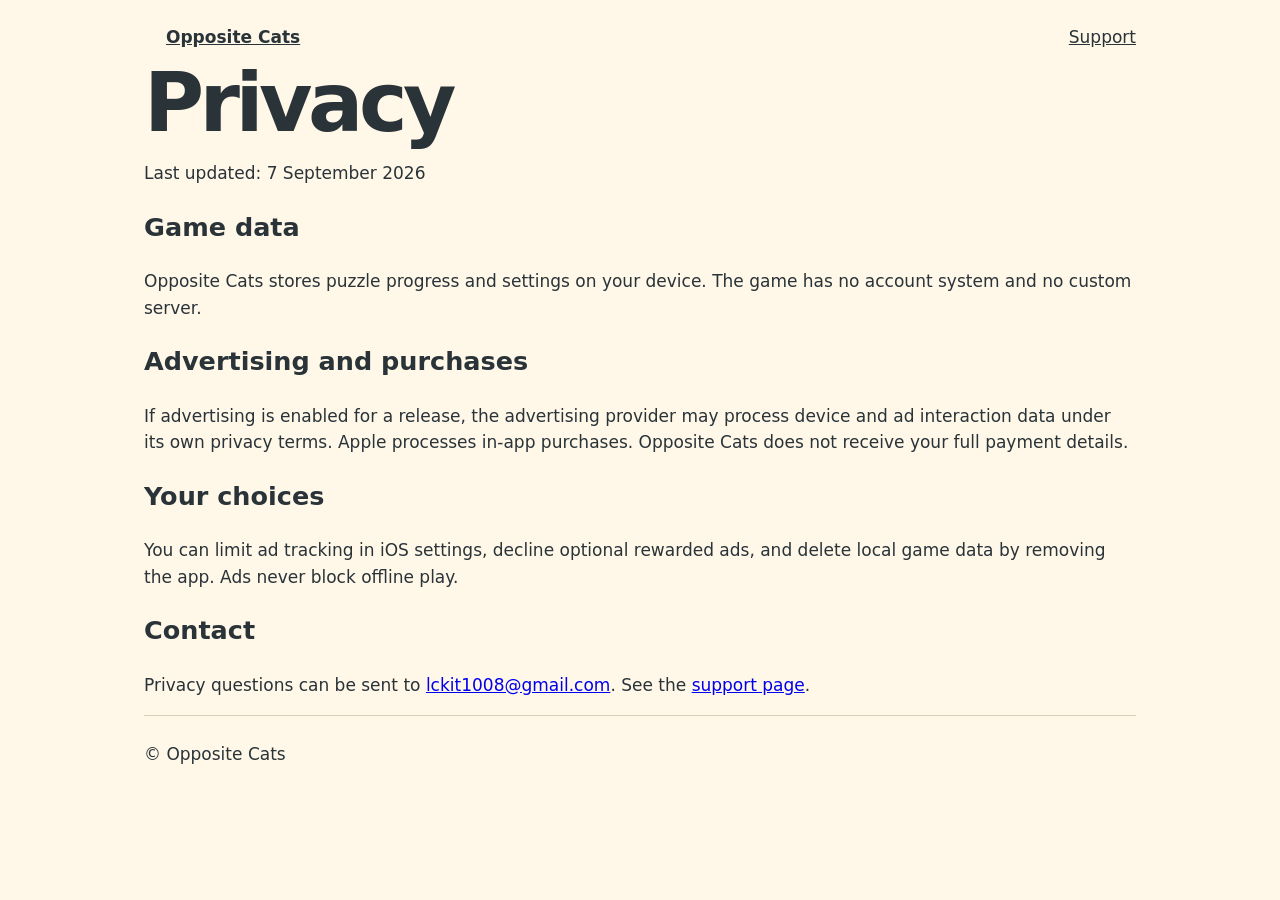
==== privacy.html @ fc0e81f7 "Publish Opposite Cats website" ====
<!doctype html><html lang="en"><head><meta charset="utf-8"><meta name="viewport" content="width=device-width,initial-scale=1"><title>Privacy — Opposite Cats</title><link rel="stylesheet" href="styles.css"></head><body><main><nav><strong><a href="index.html">Opposite Cats</a></strong><a href="support.html">Support</a></nav><article class="legal"><h1>Privacy</h1><p>Last updated: 7 September 2026</p><h2>Game data</h2><p>Opposite Cats stores puzzle progress and settings on your device. The game has no account system and no custom server.</p><h2>Advertising and purchases</h2><p>If advertising is enabled for a release, the advertising provider may process device and ad interaction data under its own privacy terms. Apple processes in-app purchases. Opposite Cats does not receive your full payment details.</p><h2>Your choices</h2><p>You can limit ad tracking in iOS settings, decline optional rewarded ads, and delete local game data by removing the app. Ads never block offline play.</p><h2>Contact</h2><p>Privacy questions can be sent to <a href="mailto:lckit1008@gmail.com">lckit1008@gmail.com</a>. See the <a href="support.html">support page</a>.</p></article><footer><span>© Opposite Cats</span></footer></main></body></html>
---- styles.css ----
:root{--cream:#fff7e8;--ink:#293338;--coral:#f47766;--teal:#35a9a0;--paper:#fffdf8;--muted:#705f53}*{box-sizing:border-box}body{margin:0;background:var(--cream);color:var(--ink);font:17px/1.55 system-ui,-apple-system,sans-serif}main{max-width:1040px;margin:auto;padding:24px}nav,footer{display:flex;justify-content:space-between;align-items:center}nav a{color:inherit;margin-left:22px}.hero{min-height:590px;display:grid;grid-template-columns:1.15fr .85fr;gap:64px;align-items:center}h1{font-size:clamp(48px,7vw,82px);line-height:.98;letter-spacing:-.055em;margin:.15em 0}.eyebrow{font-weight:800;color:var(--teal);letter-spacing:.12em}.lede{font-size:21px;max-width:590px}.zh{font-size:18px;color:var(--muted);max-width:590px}.badges{display:flex;gap:9px;flex-wrap:wrap}.badges span{background:var(--paper);border:2px solid #eadfce;border-radius:999px;padding:7px 13px}.coming{display:inline-block;margin-top:22px;background:var(--teal);color:white;border-radius:16px;padding:11px 17px;font-weight:800}.icon{margin:0;text-align:center}.icon img{display:block;width:100%;aspect-ratio:1;object-fit:cover;border-radius:28%;border:4px solid var(--ink);box-shadow:12px 14px 0 #f1d9b7}.icon figcaption{margin-top:18px;font-weight:800}.cards{display:grid;grid-template-columns:repeat(3,1fr);gap:18px;margin:30px 0 70px}.cards article{background:var(--paper);padding:24px;border-radius:22px}.cards h2{margin-top:0}.cards article p:last-child{color:var(--muted)}footer{border-top:1px solid #dacdbb;padding:25px 0}@media(max-width:760px){.hero{grid-template-columns:1fr;gap:36px;padding:55px 0}.icon{max-width:430px}.cards{grid-template-columns:1fr}nav span{display:flex;flex-direction:column;align-items:end}.hero h1{font-size:54px}}
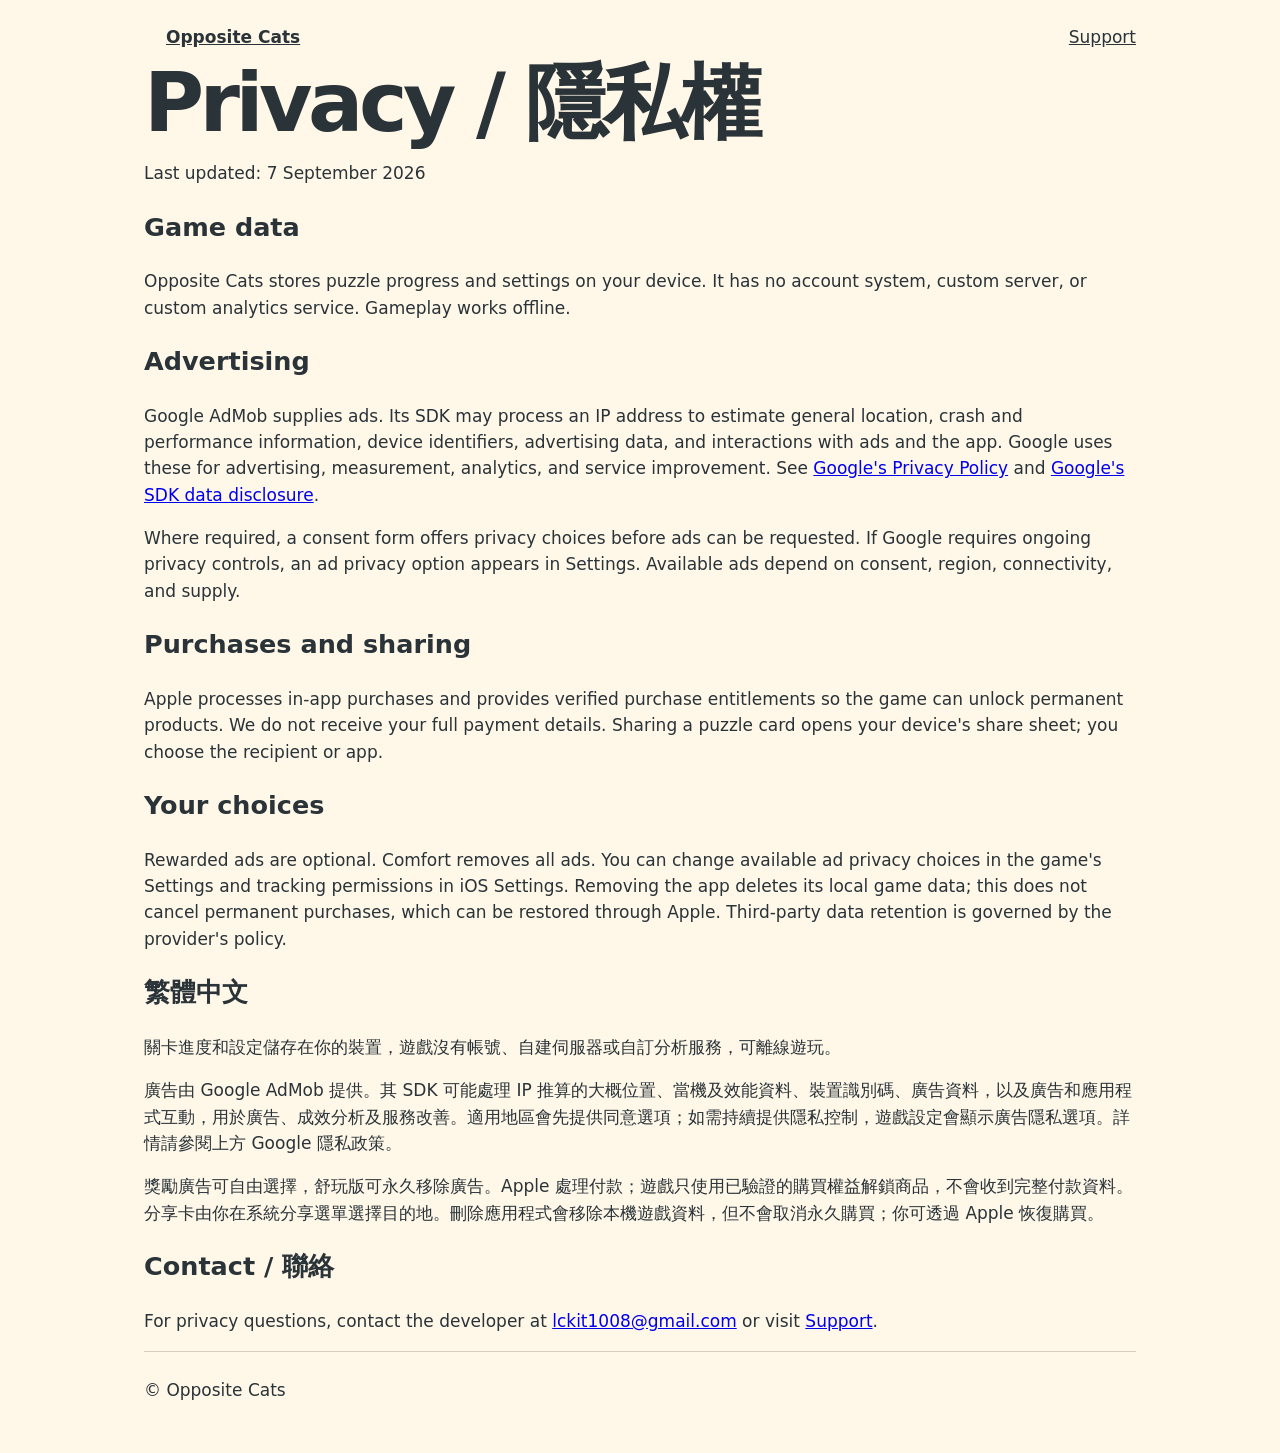
==== commit 5d8674f0: "Clarify AdMob privacy practices and Traditional Chinese disclosure" ====
--- a/privacy.html
+++ b/privacy.html
@@ -1 +1,12 @@
-<!doctype html><html lang="en"><head><meta charset="utf-8"><meta name="viewport" content="width=device-width,initial-scale=1"><title>Privacy — Opposite Cats</title><link rel="stylesheet" href="styles.css"></head><body><main><nav><strong><a href="index.html">Opposite Cats</a></strong><a href="support.html">Support</a></nav><article class="legal"><h1>Privacy</h1><p>Last updated: 7 September 2026</p><h2>Game data</h2><p>Opposite Cats stores puzzle progress and settings on your device. The game has no account system and no custom server.</p><h2>Advertising and purchases</h2><p>If advertising is enabled for a release, the advertising provider may process device and ad interaction data under its own privacy terms. Apple processes in-app purchases. Opposite Cats does not receive your full payment details.</p><h2>Your choices</h2><p>You can limit ad tracking in iOS settings, decline optional rewarded ads, and delete local game data by removing the app. Ads never block offline play.</p><h2>Contact</h2><p>Privacy questions can be sent to <a href="mailto:lckit1008@gmail.com">lckit1008@gmail.com</a>. See the <a href="support.html">support page</a>.</p></article><footer><span>© Opposite Cats</span></footer></main></body></html>
+<!doctype html>
+<html lang="en"><head><meta charset="utf-8"><meta name="viewport" content="width=device-width,initial-scale=1"><title>Privacy — Opposite Cats</title><link rel="stylesheet" href="styles.css"></head>
+<body><main><nav><strong><a href="index.html">Opposite Cats</a></strong><a href="support.html">Support</a></nav><article class="legal">
+<h1>Privacy / 隱私權</h1><p>Last updated: 7 September 2026</p>
+<h2>Game data</h2><p>Opposite Cats stores puzzle progress and settings on your device. It has no account system, custom server, or custom analytics service. Gameplay works offline.</p>
+<h2>Advertising</h2><p>Google AdMob supplies ads. Its SDK may process an IP address to estimate general location, crash and performance information, device identifiers, advertising data, and interactions with ads and the app. Google uses these for advertising, measurement, analytics, and service improvement. See <a href="https://policies.google.com/privacy">Google's Privacy Policy</a> and <a href="https://developers.google.com/admob/ios/privacy/data-disclosure">Google's SDK data disclosure</a>.</p>
+<p>Where required, a consent form offers privacy choices before ads can be requested. If Google requires ongoing privacy controls, an ad privacy option appears in Settings. Available ads depend on consent, region, connectivity, and supply.</p>
+<h2>Purchases and sharing</h2><p>Apple processes in-app purchases and provides verified purchase entitlements so the game can unlock permanent products. We do not receive your full payment details. Sharing a puzzle card opens your device's share sheet; you choose the recipient or app.</p>
+<h2>Your choices</h2><p>Rewarded ads are optional. Comfort removes all ads. You can change available ad privacy choices in the game's Settings and tracking permissions in iOS Settings. Removing the app deletes its local game data; this does not cancel permanent purchases, which can be restored through Apple. Third-party data retention is governed by the provider's policy.</p>
+<section lang="zh-Hant"><h2>繁體中文</h2><p>關卡進度和設定儲存在你的裝置，遊戲沒有帳號、自建伺服器或自訂分析服務，可離線遊玩。</p><p>廣告由 Google AdMob 提供。其 SDK 可能處理 IP 推算的大概位置、當機及效能資料、裝置識別碼、廣告資料，以及廣告和應用程式互動，用於廣告、成效分析及服務改善。適用地區會先提供同意選項；如需持續提供隱私控制，遊戲設定會顯示廣告隱私選項。詳情請參閱上方 Google 隱私政策。</p><p>獎勵廣告可自由選擇，舒玩版可永久移除廣告。Apple 處理付款；遊戲只使用已驗證的購買權益解鎖商品，不會收到完整付款資料。分享卡由你在系統分享選單選擇目的地。刪除應用程式會移除本機遊戲資料，但不會取消永久購買；你可透過 Apple 恢復購買。</p></section>
+<h2>Contact / 聯絡</h2><p>For privacy questions, contact the developer at <a href="mailto:lckit1008@gmail.com">lckit1008@gmail.com</a> or visit <a href="support.html">Support</a>.</p>
+</article><footer><span>© Opposite Cats</span></footer></main></body></html>
